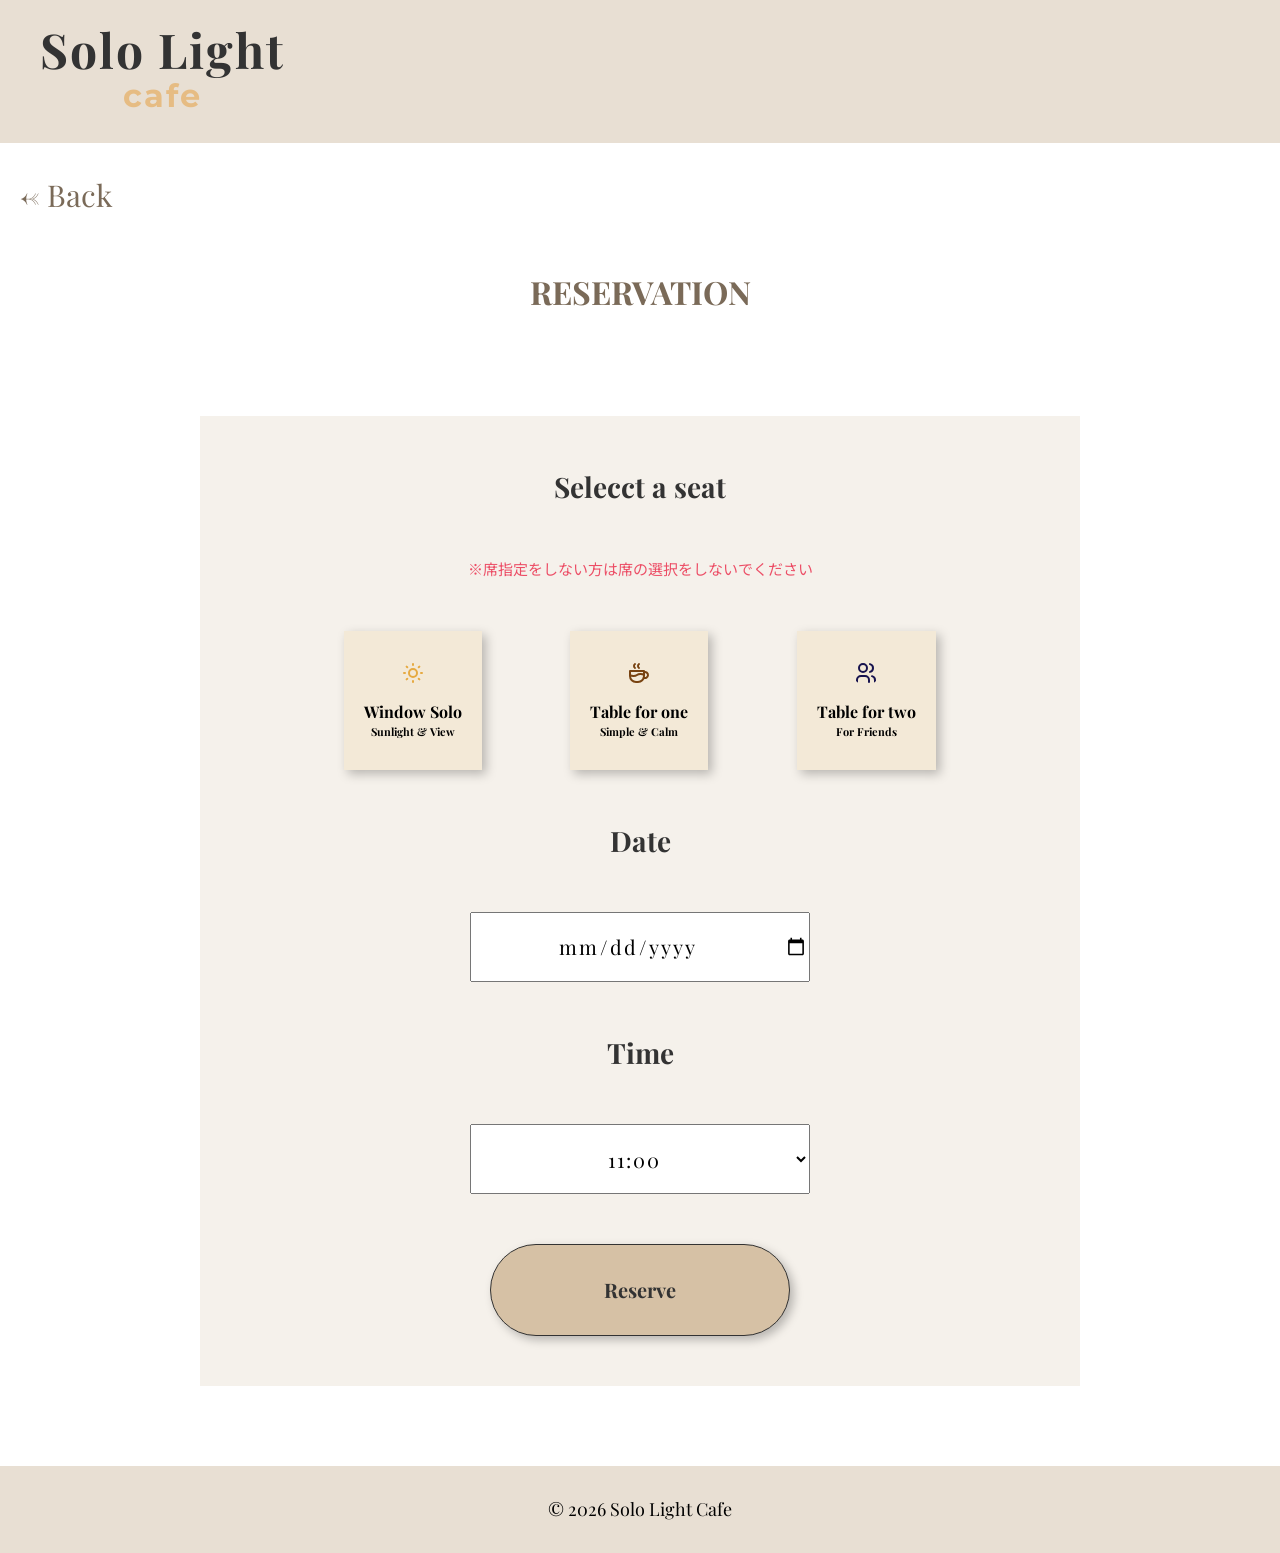
==== reserve.html @ 4f28682d "first commit" ====
<!DOCTYPE html>
<html lang="en">

<!-- ヘッド -->
<head>
  <meta charset="UTF-8">
  <meta name="viewport" content="width=device-width, initial-scale=1.0">
  <title>Solo Light  Cafe | Reserve</title>
  <meta name="description" content="Solo Light Cafeの予約ページ">
  <link rel="stylesheet" href="./css/resset.css">
  <link rel="stylesheet" href="./css/style.css">
  <link rel="preconnect" href="https://fonts.googleapis.com">
  <link rel="preconnect" href="https://fonts.gstatic.com" crossorigin>
  <link href="https://fonts.googleapis.com/css2?family=Montserrat:wght@700&family=Noto+Sans+JP:wght@100..900&family=Playfair+Display:ital,wght@0,400..900;1,400..900&display=swap" rel="stylesheet">
  <script src="js/calendar.js" defer></script>
  <script src="js/submit.js" defer></script>
</head>


<!-- ボディー -->
<body>

  <!-- ヘッダー -->
  <header>
    <div class="logo">
      <h1 class="Solo"><a href="./index.html">Solo Light <br> <span class="cafe">cafe</span></a></h1>
    </div>
  </header>


  <!-- メイン -->
  <main class="main-rev">
    <!-- 戻る -->
    <a href="./index.html" class="back">← Back</a>

    <!-- タイトル -->
    <h2 class="title">RESERVATION</h2>

    <!-- 予約欄 -->
    <form id="form">

     <div class="reservation-box">

        <!-- 席選択 -->
        <h3 class="rev-title">Selecct a seat</h3>
        <p class="notice" lang="jp">※席指定をしない方は席の選択をしないでください</p>

        <div class="reservation-box-flex">

            <label class="seat">
              <input type="radio" name="seat" value="Window Solo">
              <div class="seat-card">
                <img src="./images/window & solo.svg" alt="太陽のアイコン">
                <p class="seat-text1">Window Solo</p>
                <p class="seat-text2">Sunlight & View</p>
              </div>
            </label>

            <label class="seat">
              <input type="radio" name="seat" value="Table for one">
              <div class="seat-card">
                <img src="./images/table for one.svg" alt="コーヒーのアイコン">
                <p class="seat-text1">Table for one</p>
                <p class="seat-text2">Simple & Calm</p>
              </div>
            </label>

            <label class="seat">
              <input type="radio" name="seat" value="Table for two">
              <div class="seat-card">
                <img src="./images/table for two.svg" alt="二人のアイコン">
                <p class="seat-text1">Table for two</p>
                <p class="seat-text2">For Friends</p>
              </div>
            </label>

        </div>

        <!-- 日にち -->
         <h3 class="rev-title">Date</h3>
         <div class="date-box">
          <input type="date" id="date" name="date" required>
         </div>


        <!-- 時間 -->
         <h3 class="rev-title">Time</h3>
         <select name="time" id="time" required>
          <option value="11:00">11:00</option>
          <option value="13:00">13:00</option>
          <option value="15:00">15:00</option>
          <option value="17:00">17:00</option>
          <option value="19:00">19:00</option>
         </select>

         <!-- 送信 -->
          <button type="submit" class="rev-btn2">Reserve</button>
     </div>

    </form>
  </main>


  <!-- フッター -->
  <footer>
    <p class="copyright">&copy; 2026 Solo Light Cafe</p>
  </footer>
</body>
</html>
---- css/resset.css ----
@charset "utf-8";

/*
  Josh W. Comeau's Custom CSS Reset
  www.joshwcomeau.com
*/

/* 1. ボックスモデルの修正：余白や境界線が幅を壊さないようにする */
*, *::before, *::after {
  box-sizing: border-box;
}

/* 2. デフォルトの余白を削除 */
* {
  margin: 0;
}

/* 3. 本文の行間を整え、フォントのレンダリングを滑らかにする */
body {
  line-height: 1.5;
  -webkit-font-smoothing: antialiased;
}

/* 4. メディア要素（画像など）がはみ出さないようにし、ブロック要素化する */
img, picture, video, canvas, svg {
  display: block;
  max-width: 100%;
}

/* 5. フォーム要素が親のフォント設定を無視するのを防ぐ */
input, button, textarea, select {
  font: inherit;
}

/* 6. 長い単語が画面からはみ出して横スクロールが出るのを防ぐ */
p, h1, h2, h3, h4, h5, h6 {
  overflow-wrap: break-word;
}

/* 7. ルート（#rootや#__nextなど）にスタック文脈を作成する（Reactなどのフレームワーク用） */
#root, #__next {
  isolation: isolate;
}

/* 8. 要素の幅と高さの計算方法を指定する*/
*,
::before,
::after {
  padding: 0;
  margin: 0;
  box-sizing: border-box;
}

/* 9. リストの行頭アイコンを非表示にする　*/
ul,
ol {
  list-style: none;
}

/* 10. リンクの文字入りと下線をなくす */
a {
  color: inherit;
  text-decoration: none;
}
---- css/style.css ----
@charset "utf-8";


/* 共通 */
body {
  font-family: "Playfair Display", "Noto Sans JP", "Hiragino Kaku Gothic ProN", "Yu Gothic", "Meiryo", sans-serif;
}

.container {
  max-width: 1000px;
  margin: 0 auto;
}

.title {
  font-size: 32px;
  color: #7A6A58;
}

.text {
  color: #333;
  letter-spacing: 2px;
  line-height: 1.5;
}

section {
  margin-bottom: 120px;
  padding: 0 30px;
}


img {
  border-radius: 10px;
}



/* ヘッダー */

/* メインビジュアル */
.mainvisual {
  height: 600px;
  background: url(../images/mainvisual.jpg);
  background-size: cover;
  background-position: center;
  display: flex;
  justify-content: center;
  align-items: center;
}

.Solo {
  transform: translateY(-65%);
  font-size: 48px;
  text-align: center;
  color: #333;
  line-height: 0.8;
  letter-spacing: 2px;
}

.cafe {
  font-family: "Montserrat";
  font-size: 32px;
  color: #E6BC83;
}


/* ヘッダーナビ */
.header-nav ul{
  max-width: 800px;
  margin: 64px auto 96px;
  display: flex;
  justify-content: space-around;
  font-size: 20px;
  font-weight: bold;
  color: #7A6A58;
}

.header-nav a {
  display: inline-block;
  transition: 0.3s;
}

.header-nav a:hover {
  color: #845d32;
  transform: translate(-2px, -2px) scale(1.05);
}



/* メイン */

/* コンセプト */
.concept .container {
  display: flex;
  justify-content: space-between;
  align-items: center;
}

.concept-pc {
  width: 55%;
}

.concept-text .title {
  margin-bottom: 10px;
}


/* スペース */
.space {
  padding: 30px 30px 50px;
  background-color: #F5F1EB;
}

.space-text {
  text-align: center;
  margin-bottom: 50px;
}

.space-text .title {
  margin-bottom: 30px;
}

.space-pc {
  display: flex;
  justify-content: space-between;
}

.space-pc img {
  width: 30%;
}


/* メニュー */
.menu .title {
  text-align: center;
  margin-bottom: 70px;
}

.menu-inner {
  display: flex;
  justify-content: space-between;
  align-items: center;
  margin-bottom: 100px;
}

.menu-text {
  margin: 0 auto;
}

.menu-title {
  font-size: 25px;
  font-weight: 400;
  margin-bottom: 45px;
}

.MENU {
  font-size: 18px;
  list-style: revert;
  list-style-position: inside;
  line-height: 1.8;
  color: #333;
}

.menu-pc {
  width: 50%;
}

.reverse {
  flex-direction: row-reverse;
}


/* 予約 */
.reservation {
  background-color: #F5F1EB;
  padding: 70px 0;
}

.reservation .container {
  display: flex;
  flex-direction: column;
  align-items: center;
  text-align: center;
  gap: 40px;
}

.reservation-title {
  font-size: 25px;
  color: #333;
}

.reservation-text {
  font-size: 23px;
  color: #333;
  letter-spacing: 30%;
}

.rev-btn {
  padding: 35px 130px;
  background-color: #D6C1A5;
  border-radius: 100px;
  color: #333;
  font-size: 20px;
  box-shadow: 4px 4px 10px rgba(0, 0, 0, 0.25);
  transition: 0.3s;
}

.rev-btn:hover {
  transform: translate(-3px, -3px);
  box-shadow: 2px 2px 5px rgba(0, 0, 0, 0.3);
  background-color: #d6b992;
}

.rev-btn:active {
  background-color: #cbb9a2;
  transform: translate(2px, 2px);
  box-shadow: 2px 2px 5px rgba(0, 0, 0, 0.1);
}


/* お問い合わせ */
.contact .container {
  text-align: center;
}

.contact .title {
  margin-bottom: 40px;
}

.contact-title {
  margin-bottom: 50px;
  font-size: 22px;
  color: #333;
}

.form {
  text-align: left;
}

.form-gr {
  display: flex;
  align-items: center;
  margin-bottom: 15px;
}

.form-gr label {
  width: 15%;
  font-size: 24px;
  cursor: pointer;
}

.form-gr input,
.form-gr textarea {
  flex: 1;
  background-color: #D9D9D9;
  border: 1px solid #ccc;
  border-radius: 5px;
  height: 40px;
  cursor: pointer;
}

.message {
  align-items: flex-start;
}

.form-gr textarea {
  min-height: 200px;
}

.form-btn {
  text-align: center;
  margin-top: 50px;
}

.sub-btn {
  padding: 35px 130px;
  background-color: #F3E9D7;
  border-radius: 100px;
  color: #333;
  cursor: pointer;
  font-size: 20px;
  border: 0;
  box-shadow: 4px 4px 10px rgba(0, 0, 0, 0.25);
  transition: 0.3s;
}

.sub-btn:hover {
  transform: translate(-3px, -3px);
  box-shadow: 2px 2px 5px rgba(0, 0, 0, 0.3);
  background-color: #efdec1;
}

.sub-btn:active {
  background-color: #f3e5ca;
  transform: translate(2px, 2px);
  box-shadow: 2px 2px 5px rgba(0, 0, 0, 0.1);
}



/* フッター */
footer {
  background-color: #E8DFD3;
  padding: 30px 0;
}


/* フッター共通 */
.footer-text, 
.footer-nav {
  font-size: 20px;
  font-weight: bold;
  letter-spacing: 2.5px;
  line-height: 2.3;
}

.footer-inner {
  display: flex;
  justify-content: space-around;
  margin-bottom: 200px;
}

.footer-left .sub-text {
  font-size: 15px;
  font-weight: 500;
  line-height: 2.3;
  letter-spacing: 2.5px;
  text-align: center;
}

.footer-nav {
  font-weight: 600;
}

.footer-nav a {
  display: inline-block;
  transition: 0.3s;
}

.footer-nav a:hover {
  opacity: 0.5;
  transform: translate(-2px, -2px) scale(1.03);
}

.footer-small {
  font-weight: 400;
}

.copyright {
  font-size: 18px;
  text-align: center;
}


/* レスポンシブ */
@media screen and (max-width: 768px) {
  /* 共通 */
  .title {
    font-size: 16px;
  }

  .text {
    font-size: 10px;
  }

  section {
    margin-bottom: 60px;
  }



  /* ヘッダー */
  .mainvisual {
    height: 550px;
  }

  .Solo {
    font-size: 32px;
  }

  .cafe {
    font-size: 24px;
  }


  /* ヘッダーナビ */
  .header-nav ul {
    margin: 32px 0 48px;
    font-size: 10px;
    padding: 0 20px;
  }



  /* メイン */

  /* コンセプト */
  .concept .container {
    flex-direction: column;
  }

  .concept-text {
    text-align: center;
    margin-bottom: 20px;
  }

  .concept-pc {
    width: 100%;
  }

  .concept-text .title {
    margin-bottom: 15px;
  }


  /* スペース */
  .space-text {
    margin-bottom: 20px;
  }

  .space-text .title {
    margin-bottom: 10px;
  }

  .space-text .text {
    padding: 0 6px;
  }

  .none {
    display: none;
  }

  .space-pc {
    flex-direction: column;
    align-items: center;
    gap: 20px;
  }
   
  .space-pc img {
    width: 100%;
  }


  /* メニュー */
  .menu .title {
    margin-bottom: 35px;
  }

  .menu-inner {
    margin-bottom: 40px;
  }

  .menu-title {
    font-size: 14px;
    margin-bottom: 22px;
  }

  .MENU {
    font-size: 9px;
  }


  /* 予約 */
  .reservation {
    padding: 30px 30px;
  }

  .reservation .container {
    gap: 20px;
  }

  .reservation-title {
    font-size: 14px;
  }

  .reservation-text {
    font-size: 12px;
  }

  .rev-btn {
    padding: 17px 65px;
    font-size: 10px;
  }


  /* お問い合わせ */
  .contact .title {
    margin-bottom: 20px;
  }

  .contact-title {
    margin-bottom: 25px;
    font-size: 11px;
  }

  .form-gr label {
    width: 23%;
    font-size: 16px;
  }

  .form-gr textarea {
    min-height: 100px;
  }

  .sub-btn {
    padding: 17px 65px;
    font-size: 10px;
  }



  /* フッター */
  footer {
    padding: 20px 30px;
  }


  /* フッター共通 */
  .footer-text,
  .footer-nav {
    font-size: 9px;
    letter-spacing: 1px;
  }

  .footer-inner {
    margin-bottom: 100px;
  }

  .footer-left .sub-text {
    font-size: 8px;
    letter-spacing: 2px;
  }

  .copyright {
    font-size: 9px;
  }
}




/* 予約ページ */


/* ヘッダー */
.logo {
  background-color: #E8DFD3;
  padding: 30px 40px;
}

.logo .Solo {
  transform: translateY(0);
  display: inline-block;
}


/* メイン */

/* 全体 */
.main-rev {
  padding: 30px 20px 80px;
}


/* 戻る */
.back {
  color: #7A6A58;
  font-size: 30px;
  margin-bottom: 50px;
  display: inline-block;
  transition: 0.3s;
}

.back:hover {
  color: #845d32;
  transform: translate(-2px, -2px) scale(1.05);
}

/* タイトル */
.main-rev .title {
  font-size: 32px;
  text-align: center;
  margin-bottom: 100px;
}

/* 予約欄 */
.reservation-box {
  max-width: 880px;
  padding: 50px 100px;
  background-color: #F5F1EB;
  margin: 0 auto;
  display: flex;
  flex-direction: column;
  gap: 50px;
}


/* 予約欄の共通 */
.rev-title {
  font-size: 28px;
  color: #333;
  text-align: center;
}

/* 席選択 */
.notice {
  text-align: center;
  font-size: 15px;
  color: #ec4e66;
}

.reservation-box-flex {
  display: flex;
  justify-content: space-around;
  text-align: center;
}

.seat input {
  display: none;
}

.seat-card {
  background-color: #F3E9D7;
  padding: 30px 20px;
  cursor: pointer;
  box-shadow: 4px 4px 10px rgba(0, 0, 0, 0.25);
  transition: 0.3s;
}

.seat-card:hover {
  transform: translate(-3px, -3px);
  box-shadow: 2px 2px 5px rgba(0, 0, 0, 0.3);
  background-color: #e8d9bc;
}

.reservation-box-flex img {
  margin: 0 auto;
  margin-bottom: 15px;
}

.seat-text1 {
  font-weight: bold;
}

.seat-text2 {
  font-size: 11px;
  font-weight: bold;
}

/* 選択されたら */
.seat input:checked + .seat-card  {
  transform: translate(0, 0);
  box-shadow: 4px 4px 10px rgba(0, 0, 0, 0.25);
  background-color: #e6d3ad;
  border: 1px solid #333;
  transition: 0.2s;
}


/* 日にちと時間 */
.date-box,
.reservation-box select {
  width: 50%;
  height: 70px;
  margin: 0 auto;
}

.date-box input {
  width: 100%;
  height: 100%;
}

.date-box input,
.reservation-box select {
 font-size: 20px;
 letter-spacing: 2px;
 text-align: center;
}


/* 送信 */
.rev-btn2 {
  width: 300px;
  margin: 0 auto;
  padding: 30px 0;
  background-color: #D6C1A5;
  border: 1px solid;
  border-radius: 100px;
  color: #333;
  cursor: pointer;
  font-size: 20px;
  font-weight: bold;
  box-shadow: 4px 4px 10px rgba(0, 0, 0, 0.25);
  transition: 0.3s;
}

.rev-btn2:hover {
  transform: translate(-3px, -3px);
  box-shadow: 2px 2px 5px rgba(0, 0, 0, 0.3);
  background-color: #d6b995;
}



/* 予約ページのスマホ */
@media screen and (max-width: 700px) {
  .logo {
    padding: 15px 20px;
  }

  .main-rev {
    padding: 15px 10px 40px;
  }

  .back {
    font-size: 15px;
    margin-bottom: 25px;
  }

  .main-rev .title {
    font-size: 16px;
    margin-bottom: 50px;
  }

  .reservation-box {
    padding: 30px 60px;
    gap: 25px;
  }

  .rev-title {
    font-size: 14px;
  }

  .notice {
    font-size: 8px;
  }

  .seat-card {
    padding: 15px 10px;
  }

  .reservation-box-flex img {
    margin-bottom: 9px;
  }

  .seat-text1 {
    font-size: 8px;
  }

  .seat-text2 {
    font-size: 5px;
  }

  .date-box,
  .reservation-box select {
    height: 35px;
  }

  .date-box input,
  .reservation-box select {
    font-size: 13px;
  }

  .rev-btn2 {
    width: 150px;
    padding: 15px;
    font-size: 10px;
  }
}



/* 予約完了ページ */
.thank-box {
  max-width: 600px;
  margin: 130px auto;
  background-color: #F5F1EB;
  text-align: center;
  padding: 50px 30px;
  display: flex;
  flex-direction: column;
  gap: 50px;
}

.thank-box img {
  margin: 0 auto;
}

.thank,
.thank-text {
  font-size: 30px;
  font-weight: bold;
  color: #7A6A58;
  line-height: 2;
}

.thank-text {
  font-size: 25px;
}

#result {
  font-weight: bold;
  letter-spacing: 2px;
  line-height: 1.7;
  border: 1px solid #333;
  margin: 0 120px;
  border-radius: 25px;
}

.thank-box .back {
  text-align: right;
}

/* 完了スマホ */
@media screen and (max-width: 700px) {
  .thank-box {
    gap: 30px;
  }

  .thank {
    font-size: 20px;
  }

  .thank-text {
    font-size: 15px;
  }

  #result {
    font-weight: 500;
    margin: 0 60px;
  }
}
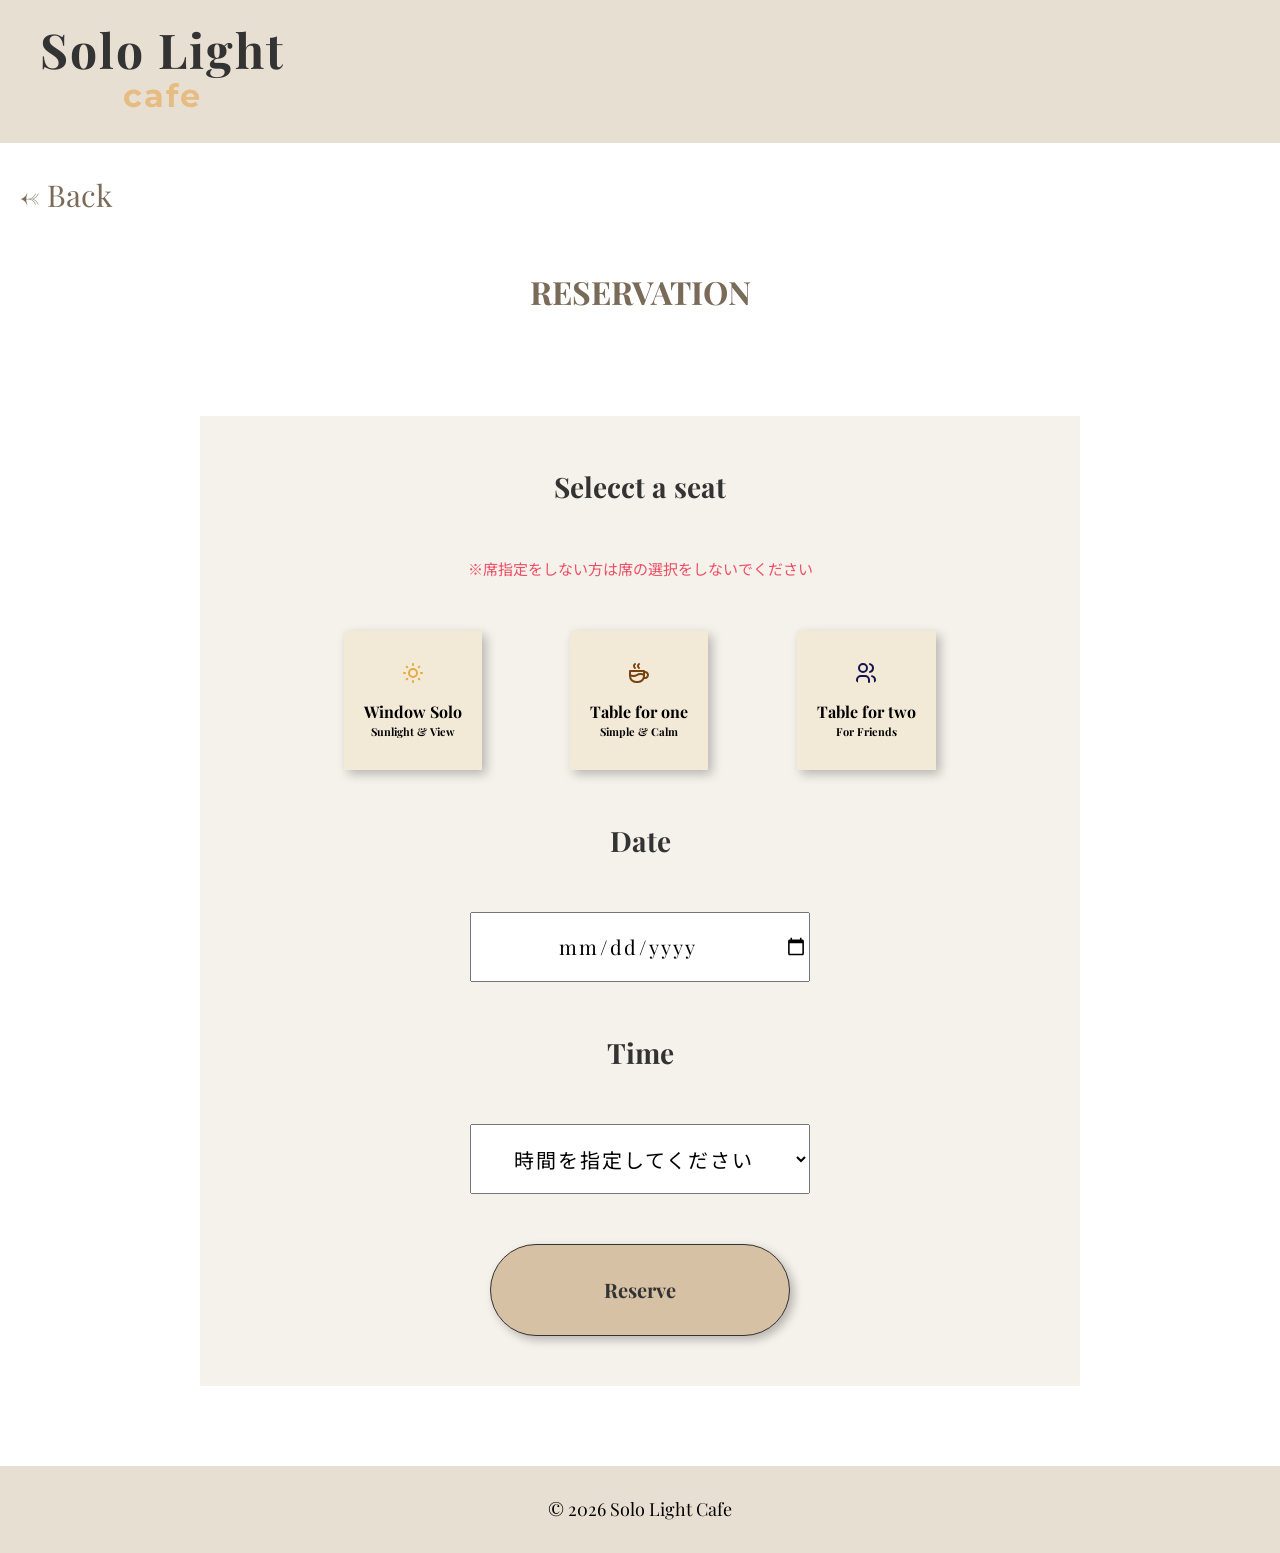
==== commit 01da462c: "Add placeholder option to time select" ====
--- a/reserve.html
+++ b/reserve.html
@@ -86,6 +86,7 @@
         <!-- 時間 -->
          <h3 class="rev-title">Time</h3>
          <select name="time" id="time" required>
+          <option value="" disabled selected>時間を指定してください</option>
           <option value="11:00">11:00</option>
           <option value="13:00">13:00</option>
           <option value="15:00">15:00</option>
